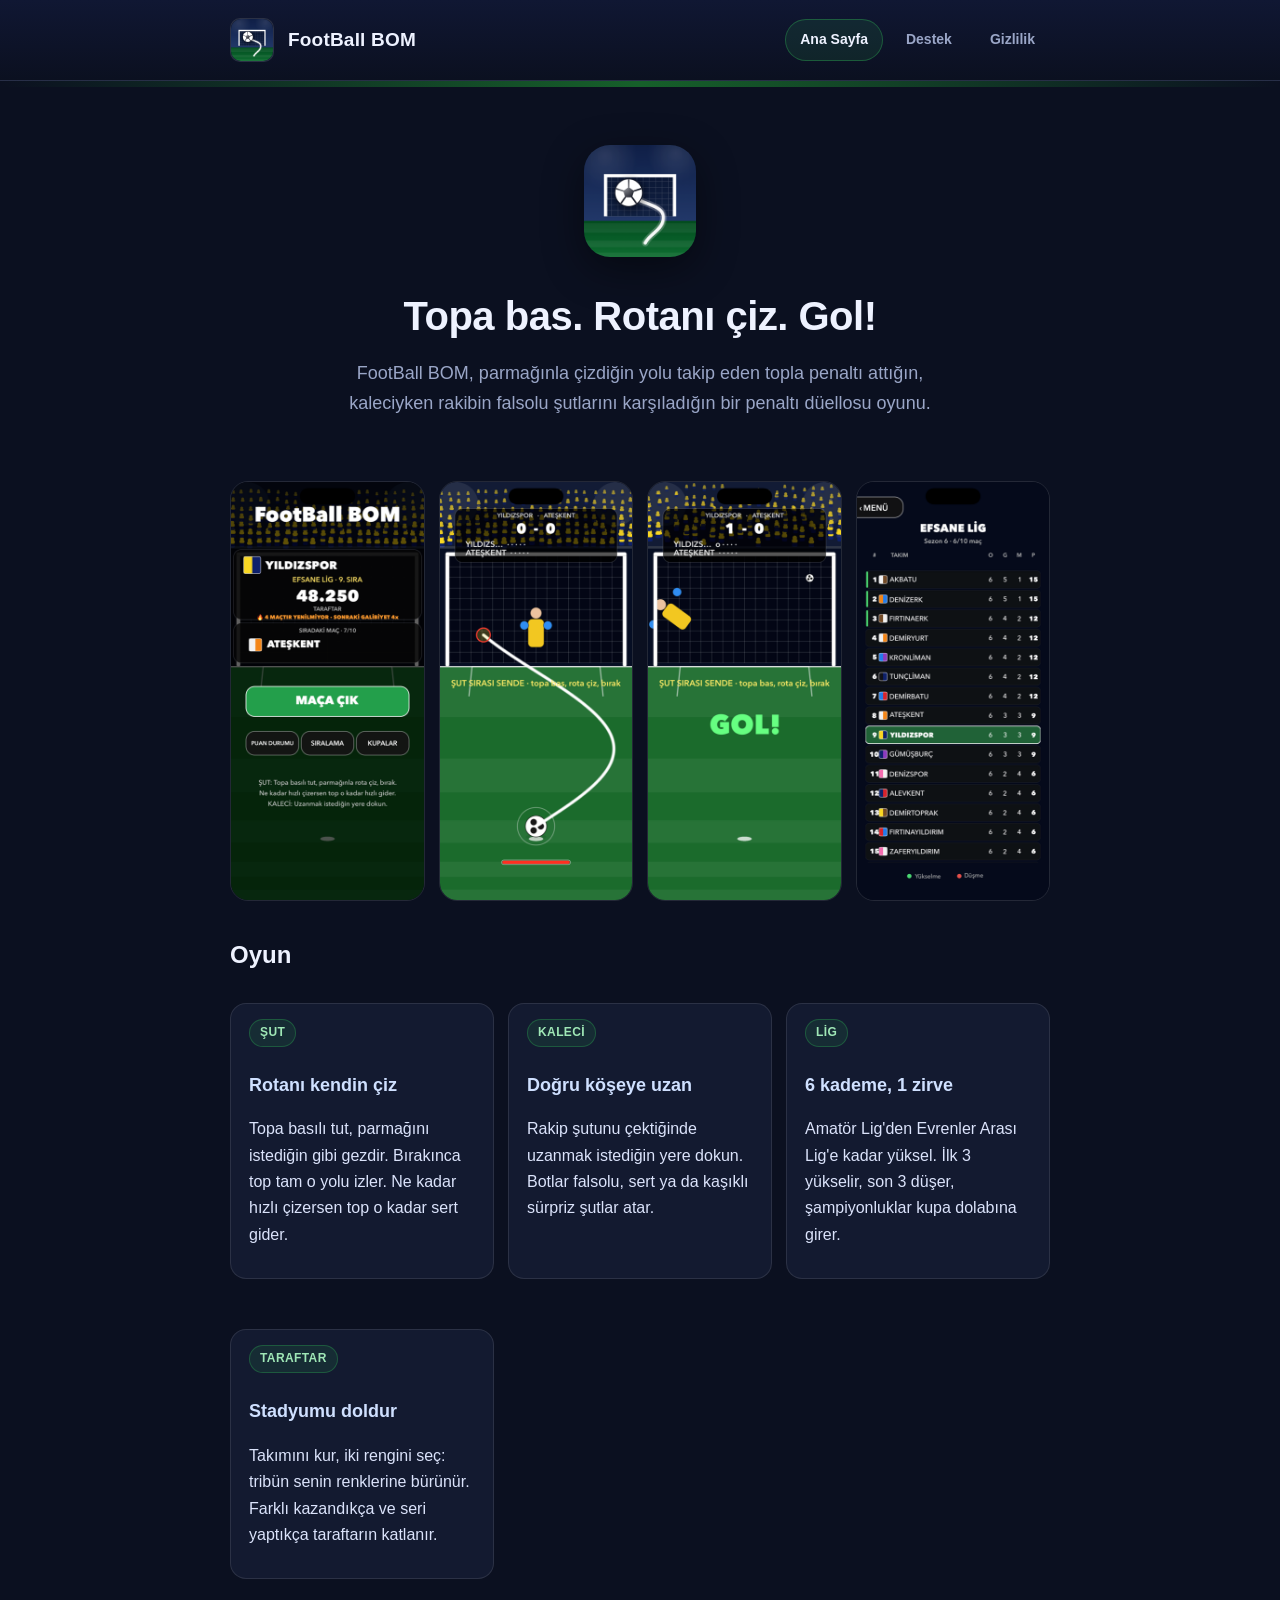
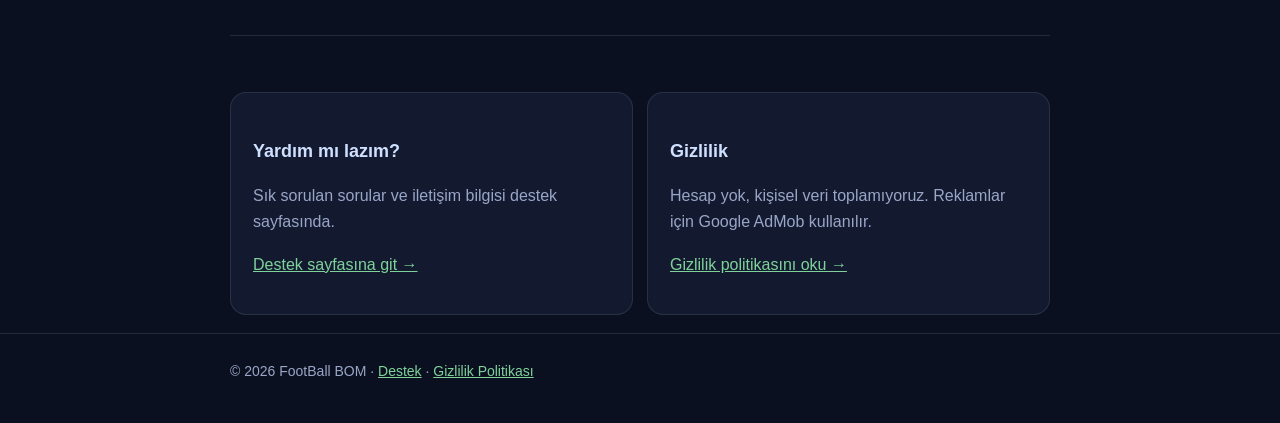
==== index.html @ f26c9204 "FootBall BOM destek ve gizlilik sitesi Co-Authored-By: Claude Opus 5 <noreply@anthropic.com>" ====
<!doctype html>
<html lang="tr">
<head>
  <meta charset="utf-8">
  <meta name="viewport" content="width=device-width, initial-scale=1">
  <title>FootBall BOM</title>
  <meta name="description" content="FootBall BOM — parmağınla rota çizerek penaltı attığın, 6 kademeli ligde yükseldiğin penaltı düellosu oyunu.">
  <link rel="icon" href="assets/icon.png">
  <link rel="stylesheet" href="style.css">
</head>
<body>
  <header class="site">
    <div class="wrap">
      <div class="logo"><img src="assets/icon.png" alt=""></div>
      <div class="brand">FootBall BOM</div>
      <nav class="site">
        <a class="on" href="index.html">Ana Sayfa</a>
        <a href="support.html">Destek</a>
        <a href="privacy.html">Gizlilik</a>
      </nav>
    </div>
  </header>
  <div class="pitch-line"></div>

  <section class="hero wrap">
    <img class="app-icon" src="assets/icon.png" alt="FootBall BOM ikonu">
    <h1>Topa bas. Rotanı çiz. Gol!</h1>
    <p>FootBall BOM, parmağınla çizdiğin yolu takip eden topla penaltı attığın, kaleciyken
      rakibin falsolu şutlarını karşıladığın bir penaltı düellosu oyunu.</p>
  </section>

  <main class="wrap">
    <div class="shots">
      <img src="assets/1-menu.png" alt="Ana menü: takım kartı, taraftar sayısı, sıradaki maç">
      <img src="assets/2-shot.png" alt="Parmakla çizilen beyaz rota çizgisi">
      <img src="assets/3-goal.png" alt="Gol anı">
      <img src="assets/4-standings.png" alt="Lig puan durumu">
    </div>

    <h2>Oyun</h2>
    <div class="grid">
      <div class="card tight">
        <span class="badge">ŞUT</span>
        <h3>Rotanı kendin çiz</h3>
        <p>Topa basılı tut, parmağını istediğin gibi gezdir. Bırakınca top tam o yolu izler.
          Ne kadar hızlı çizersen top o kadar sert gider.</p>
      </div>
      <div class="card tight">
        <span class="badge">KALECİ</span>
        <h3>Doğru köşeye uzan</h3>
        <p>Rakip şutunu çektiğinde uzanmak istediğin yere dokun. Botlar falsolu, sert ya da
          kaşıklı sürpriz şutlar atar.</p>
      </div>
      <div class="card tight">
        <span class="badge">LİG</span>
        <h3>6 kademe, 1 zirve</h3>
        <p>Amatör Lig'den Evrenler Arası Lig'e kadar yüksel. İlk 3 yükselir, son 3 düşer,
          şampiyonluklar kupa dolabına girer.</p>
      </div>
      <div class="card tight">
        <span class="badge">TARAFTAR</span>
        <h3>Stadyumu doldur</h3>
        <p>Takımını kur, iki rengini seç: tribün senin renklerine bürünür. Farklı kazandıkça
          ve seri yaptıkça taraftarın katlanır.</p>
      </div>
    </div>

    <hr class="sep">

    <div class="grid">
      <div class="card">
        <h3>Yardım mı lazım?</h3>
        <p class="muted">Sık sorulan sorular ve iletişim bilgisi destek sayfasında.</p>
        <p><a href="support.html">Destek sayfasına git →</a></p>
      </div>
      <div class="card">
        <h3>Gizlilik</h3>
        <p class="muted">Hesap yok, kişisel veri toplamıyoruz. Reklamlar için Google AdMob kullanılır.</p>
        <p><a href="privacy.html">Gizlilik politikasını oku →</a></p>
      </div>
    </div>
  </main>

  <footer class="site">
    <div class="wrap">© 2026 FootBall BOM · <a href="support.html">Destek</a> · <a href="privacy.html">Gizlilik Politikası</a></div>
  </footer>
</body>
</html>
---- style.css ----
/* FootBall BOM — destek ve gizlilik sitesi */
:root {
  --bg: #0b1020;
  --panel: #131a30;
  --panel-2: #0f1528;
  --ink: #eef2ff;
  --muted: #9aa6c7;
  --accent: #2a9d4f;
  --accent-soft: rgba(42, 157, 79, 0.14);
  --line: rgba(255, 255, 255, 0.10);
  --pitch: #16602a;
}

* { box-sizing: border-box; }

body {
  margin: 0;
  background: var(--bg);
  color: var(--ink);
  font: 16px/1.65 -apple-system, BlinkMacSystemFont, "Segoe UI", Roboto, Helvetica, Arial, sans-serif;
  -webkit-font-smoothing: antialiased;
}

a { color: #7fd39a; }
a:hover { color: #a7e6bd; }

.wrap { max-width: 860px; margin: 0 auto; padding: 0 20px; }

/* Üst şerit */
header.site {
  border-bottom: 1px solid var(--line);
  background: linear-gradient(180deg, #101733 0%, #0b1020 100%);
}
header.site .wrap {
  display: flex; align-items: center; gap: 14px;
  padding-top: 18px; padding-bottom: 18px; flex-wrap: wrap;
}
.logo {
  width: 44px; height: 44px; border-radius: 10px; flex: none;
  background: var(--panel);
  border: 1px solid var(--line);
  display: grid; place-items: center; font-size: 22px;
}
.brand { font-weight: 800; font-size: 19px; letter-spacing: 0.2px; }
nav.site { margin-left: auto; display: flex; gap: 8px; flex-wrap: wrap; }
nav.site a {
  text-decoration: none; color: var(--muted);
  padding: 8px 14px; border-radius: 999px; border: 1px solid transparent;
  font-size: 14px; font-weight: 600;
}
nav.site a:hover { color: var(--ink); border-color: var(--line); }
nav.site a.on { color: var(--ink); background: var(--accent-soft); border-color: rgba(42,157,79,0.45); }

/* Kahraman alanı */
.hero { padding: 58px 0 40px; text-align: center; }
.hero h1 { font-size: 40px; margin: 0 0 10px; letter-spacing: -0.5px; }
.hero p { color: var(--muted); font-size: 18px; margin: 0 auto; max-width: 620px; }
.pitch-line { height: 6px; background: linear-gradient(90deg, transparent, var(--pitch), transparent); }

/* İçerik */
main { padding: 34px 0 70px; }
h2 { font-size: 24px; margin: 34px 0 10px; }
h3 { font-size: 18px; margin: 24px 0 8px; color: #cfe0ff; }
p, li { color: #dbe3fb; }
.muted { color: var(--muted); }
small.updated { color: var(--muted); display: block; margin-top: 6px; }

.card {
  background: var(--panel); border: 1px solid var(--line);
  border-radius: 16px; padding: 20px 22px; margin: 18px 0;
}
.card.tight { padding: 14px 18px; }

ul.clean { padding-left: 20px; }
ul.clean li { margin: 7px 0; }

table { width: 100%; border-collapse: collapse; margin: 14px 0; font-size: 15px; }
th, td { text-align: left; padding: 10px 12px; border-bottom: 1px solid var(--line); vertical-align: top; }
th { color: var(--muted); font-weight: 600; }

.grid { display: grid; grid-template-columns: repeat(auto-fit, minmax(230px, 1fr)); gap: 14px; }

.badge {
  display: inline-block; padding: 3px 10px; border-radius: 999px;
  background: var(--accent-soft); border: 1px solid rgba(42,157,79,0.4);
  color: #9fe7b6; font-size: 12px; font-weight: 700; letter-spacing: 0.4px;
}

.note {
  border-left: 3px solid var(--accent); background: var(--panel-2);
  padding: 12px 16px; border-radius: 0 10px 10px 0; margin: 16px 0;
}

footer.site {
  border-top: 1px solid var(--line); padding: 26px 0 40px;
  color: var(--muted); font-size: 14px;
}

hr.sep { border: 0; border-top: 1px solid var(--line); margin: 38px 0; }

@media (max-width: 560px) {
  .hero h1 { font-size: 31px; }
  .hero { padding: 40px 0 28px; }
}

/* Logo görseli ve ekran görüntüleri */
.logo img { width: 100%; height: 100%; border-radius: 10px; display: block; }
.hero .app-icon { width: 112px; height: 112px; border-radius: 26px; box-shadow: 0 12px 40px rgba(0,0,0,0.45); margin-bottom: 18px; }
.shots { display: grid; grid-template-columns: repeat(auto-fit, minmax(170px, 1fr)); gap: 14px; margin: 22px 0; }
.shots img { width: 100%; border-radius: 18px; border: 1px solid var(--line); display: block; }
.lang { font-size: 13px; color: var(--muted); text-transform: uppercase; letter-spacing: 1px; font-weight: 700; }
details { background: var(--panel); border: 1px solid var(--line); border-radius: 12px; padding: 12px 16px; margin: 10px 0; }
details summary { cursor: pointer; font-weight: 700; color: var(--ink); }
details[open] summary { margin-bottom: 8px; }
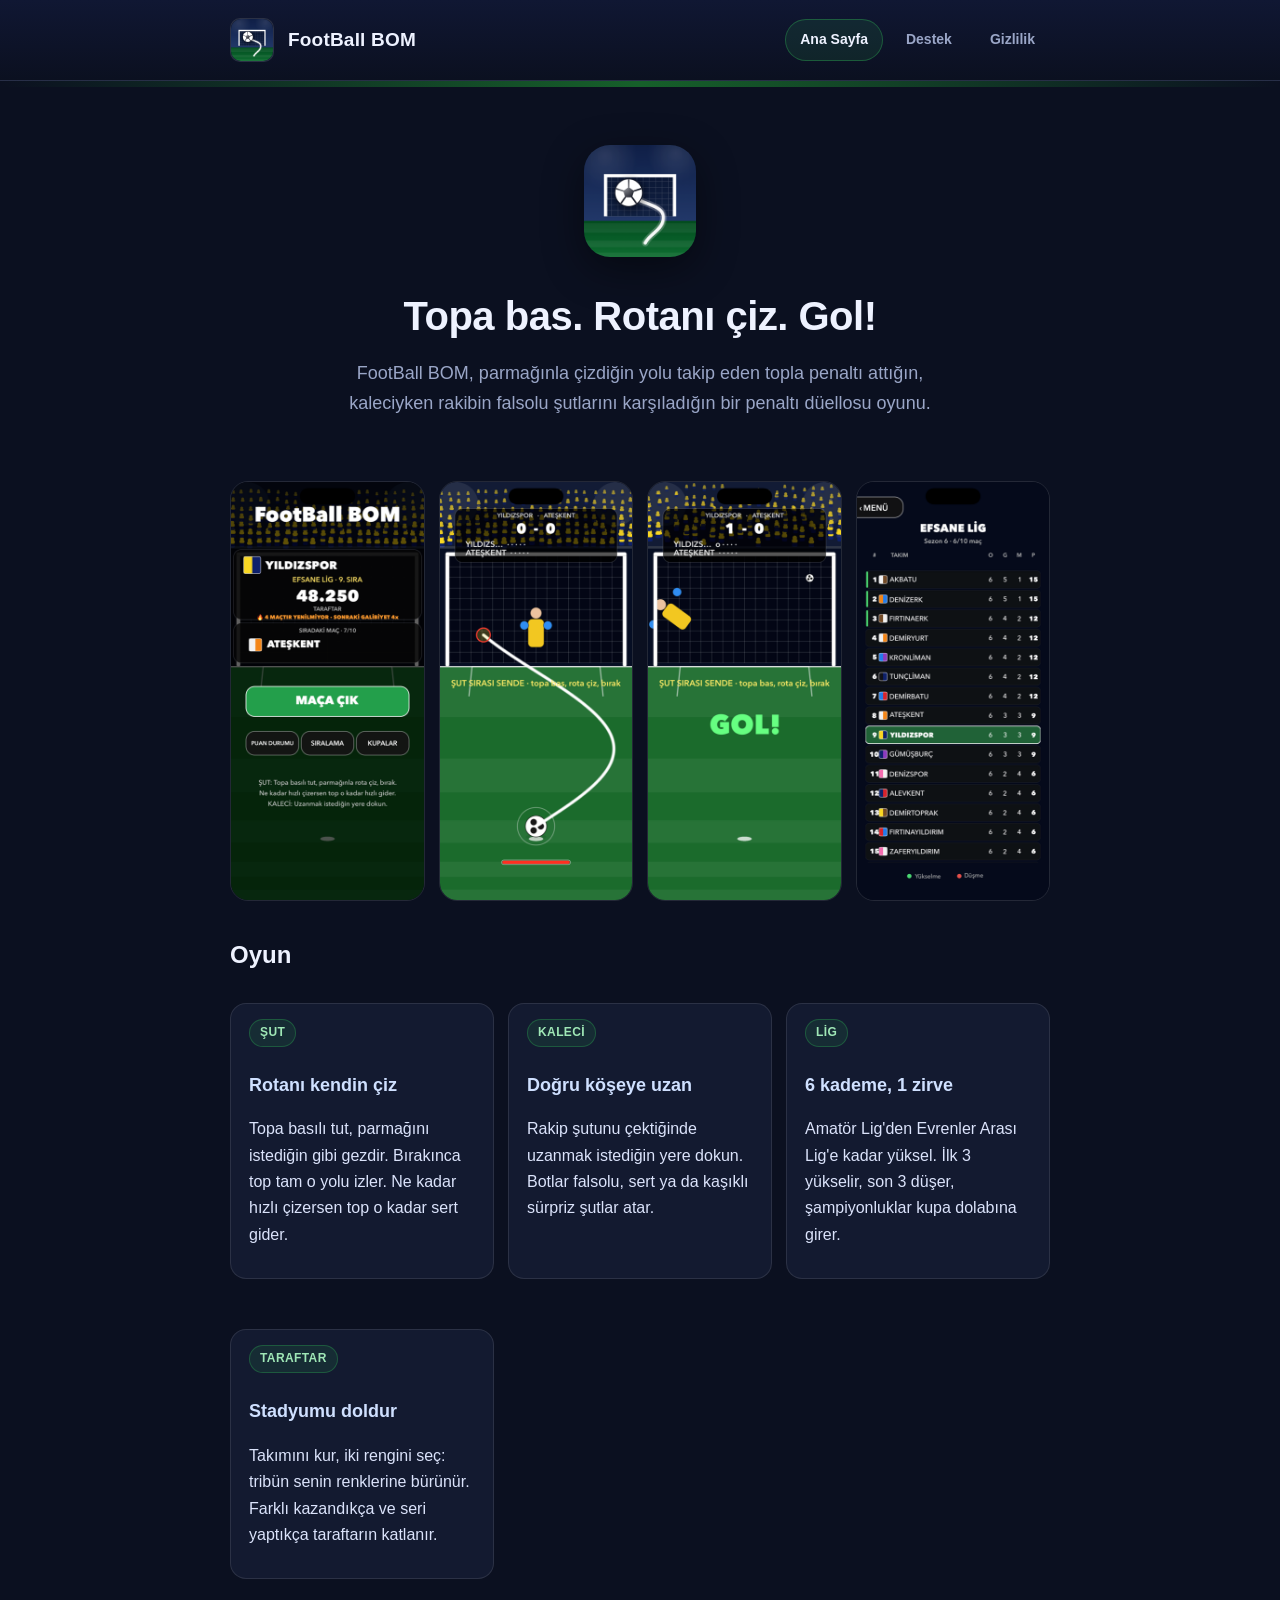
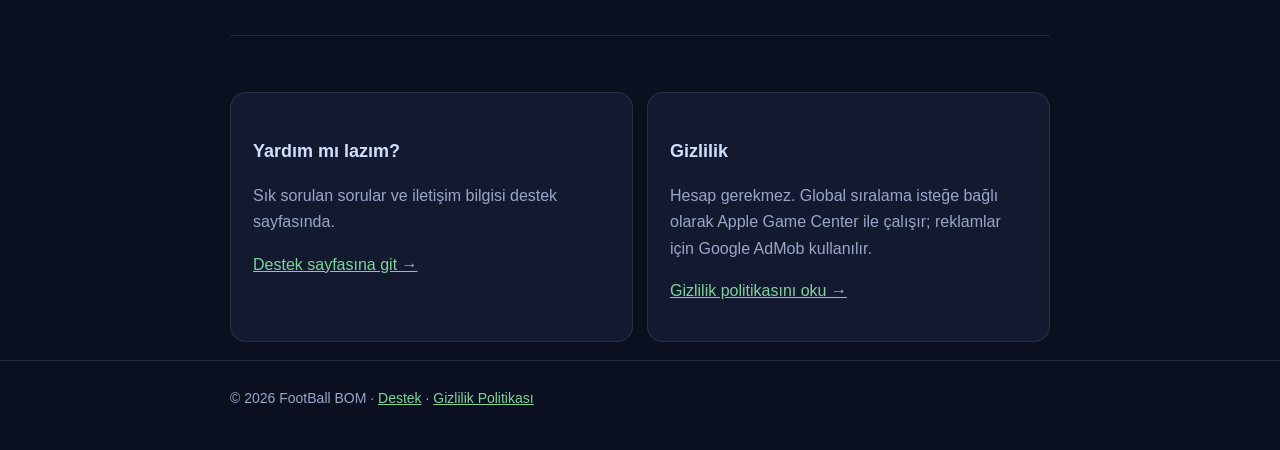
==== commit 50f1c4f8: "Game Center global sıralama: gizlilik politikası ve destek güncellendi Co-Authored-By: Claude Opus 5" ====
--- a/index.html
+++ b/index.html
@@ -75,7 +75,7 @@
       </div>
       <div class="card">
         <h3>Gizlilik</h3>
-        <p class="muted">Hesap yok, kişisel veri toplamıyoruz. Reklamlar için Google AdMob kullanılır.</p>
+        <p class="muted">Hesap gerekmez. Global sıralama isteğe bağlı olarak Apple Game Center ile çalışır; reklamlar için Google AdMob kullanılır.</p>
         <p><a href="privacy.html">Gizlilik politikasını oku →</a></p>
       </div>
     </div>
